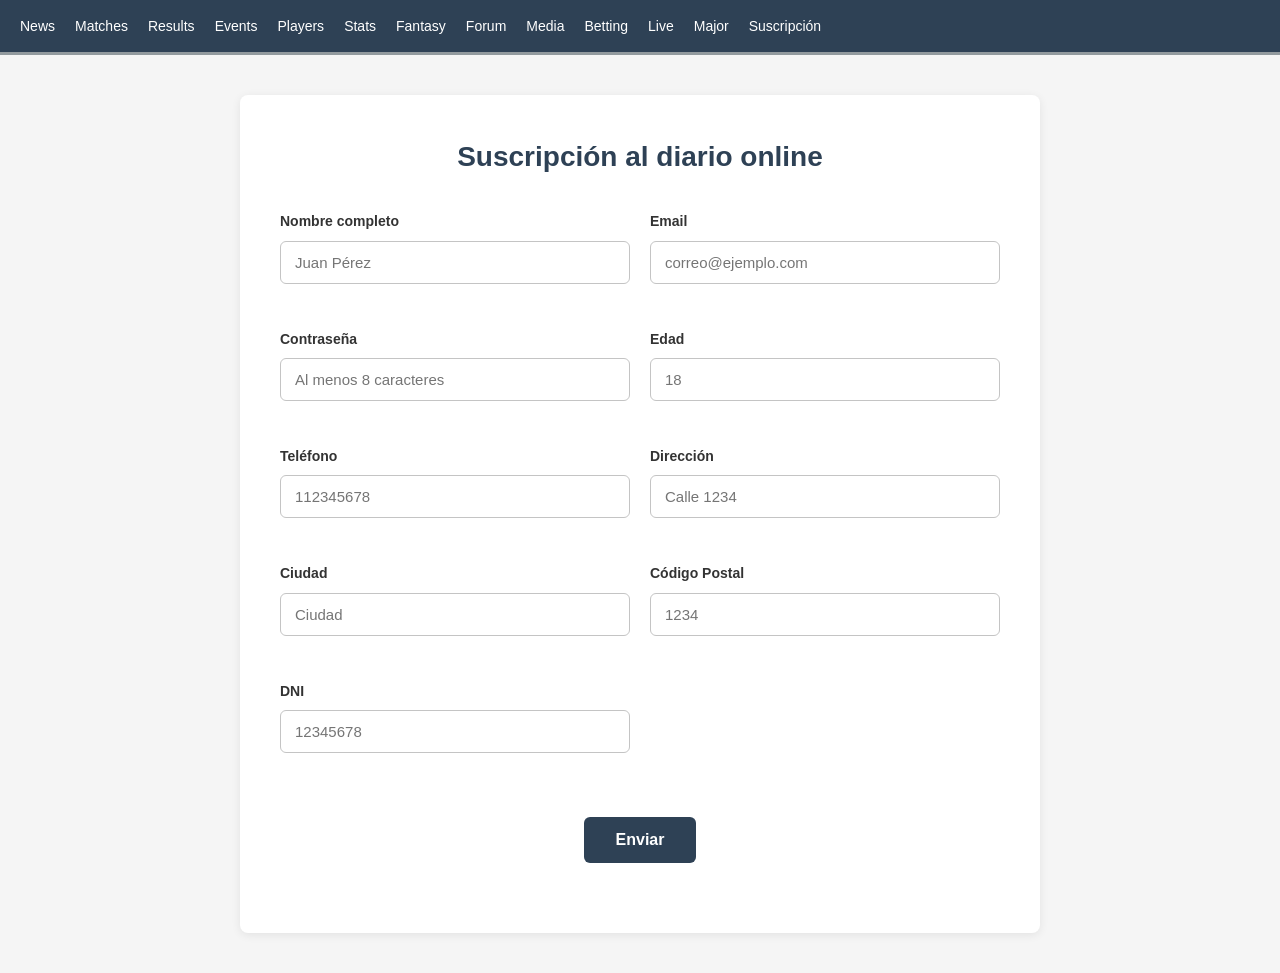
==== clase-09/subscription.html @ bce5b2fd "act clase 9" ====
<!DOCTYPE html>
<html lang="en">
<head>
    <meta charset="UTF-8">
    <meta name="viewport" content="width=device-width, initial-scale=1.0">
    <title>Suscripción al diario online</title>
    <link rel="stylesheet" href="styles.css">
</head> 
<body>
    <nav><a href="index-09.html">News </a><a href="">Matches </a><a href="">Results </a><a href="">Events </a><a href="">Players</a> <a href="">Stats</a> <a href="">Fantasy</a> <a href="">Forum</a> <a href="">Media</a> <a href="">Betting</a> <a href="">Live</a> <a href="">Major</a> <a href="subscription.html">Suscripción</a></nav>
    
    <section class="subscription">
        <h2>Suscripción al diario online</h2>
        <form id="subscription-form" novalidate>
            <div class="form-group">
                <label for="fullName">Nombre completo</label>
                <input id="fullName" name="fullName" type="text" placeholder="Juan Pérez" />
                <small class="error-message"></small>
            </div>

            <div class="form-group">
                <label for="email">Email</label>
                <input id="email" name="email" type="email" placeholder="correo@ejemplo.com" />
                <small class="error-message"></small>
            </div>

            <div class="form-group">
                <label for="password">Contraseña</label>
                <input id="password" name="password" type="password" placeholder="Al menos 8 caracteres" />
                <small class="error-message"></small>
            </div>

            <div class="form-group">
                <label for="age">Edad</label>
                <input id="age" name="age" type="number" min="18" placeholder="18" />
                <small class="error-message"></small>
            </div>

            <div class="form-group">
                <label for="phone">Teléfono</label>
                <input id="phone" name="phone" type="tel" placeholder="112345678" />
                <small class="error-message"></small>
            </div>

            <div class="form-group">
                <label for="address">Dirección</label>
                <input id="address" name="address" type="text" placeholder="Calle 1234" />
                <small class="error-message"></small>
            </div>

            <div class="form-group">
                <label for="city">Ciudad</label>
                <input id="city" name="city" type="text" placeholder="Ciudad" />
                <small class="error-message"></small>
            </div>

            <div class="form-group">
                <label for="postalCode">Código Postal</label>
                <input id="postalCode" name="postalCode" type="text" placeholder="1234" />
                <small class="error-message"></small>
            </div>

            <div class="form-group">
                <label for="dni">DNI</label>
                <input id="dni" name="dni" type="text" placeholder="12345678" />
                <small class="error-message"></small>
            </div>

            <button type="submit">Enviar</button>
        </form>
    </section>

    <script src="subs.js"></script>
</body>
</html>
---- clase-09/styles.css ----
/* Reset universal */
* {
    margin: 0;
    padding: 0;
    box-sizing: border-box;
}

/* Tipografía y colores generales */
body {
    font-family: -apple-system, BlinkMacSystemFont, "Segoe UI", Roboto, "Helvetica Neue", Arial, sans-serif;
    background-color: #f5f5f5;
    color: #333;
    line-height: 1.6;
}

/* Navegación */
nav {
    background-color: #2e4155;
    padding: 15px 20px;
    display: flex;
    gap: 20px;
    border-bottom: 3px solid #929a9e;
    position: sticky;
    top: 0;
    z-index: 100;
}

nav a {
    color: #fff;
    text-decoration: none;
    font-size: 14px;
    font-weight: 500;
    transition: color 0.3s;
}

nav a:hover {
    color: #333;
}

/* Sección principal de la noticia */
section {
    max-width: 800px;
    margin: 40px auto;
    background-color: #2e4155;
    padding: 40px;
    border-radius: 2px;
    box-shadow: 0 2px 8px rgba(0, 0, 0, 0.1);
}

.subscription {
    background-color: #fff;
    color: #222;
    max-width: 800px;
    margin: 40px auto;
    padding: 40px;
    border-radius: 8px;
    box-shadow: 0 2px 10px rgba(0, 0, 0, 0.08);
}

.subscription h2 {
    font-size: 28px;
    margin-bottom: 30px;
    color: #2e4155;
    text-align: center;
}

#subscription-form {
    display: grid;
    grid-template-columns: repeat(2, 1fr);
    gap: 20px;
    margin-bottom: 30px;
}

.form-group {
    display: flex;
    flex-direction: column;
}

.form-group label {
    font-weight: 600;
    margin-bottom: 8px;
    color: #333;
    font-size: 14px;
}

.form-group input {
    padding: 12px 14px;
    border: 1px solid #c4c4c4;
    border-radius: 6px;
    font-size: 15px;
    outline: none;
    transition: border-color 0.2s ease, box-shadow 0.2s ease;
    font-family: inherit;
}

.form-group input:focus {
    border-color: #2e4155;
    box-shadow: 0 0 0 3px rgba(46, 65, 85, 0.08);
}

.form-group input.invalid {
    border-color: #d9534f;
}

.error-message {
    display: block;
    margin-top: 6px;
    font-size: 13px;
    color: #d9534f;
    min-height: 18px;
}

.subscription button {
    grid-column: 1 / -1;
    padding: 14px 32px;
    border: none;
    border-radius: 6px;
    background-color: #2e4155;
    color: #fff;
    font-size: 16px;
    font-weight: 600;
    cursor: pointer;
    transition: background-color 0.2s ease, transform 0.2s ease;
    width: fit-content;
    justify-self: center;
    margin-top: 20px;
}

.subscription button:hover {
    background-color: #23354b;
    transform: translateY(-2px);
}

.subscription button:active {
    transform: translateY(0);
}

/* Títulos */
h1 {
    font-size: 36px;
    font-weight: 700;
    color: #fff;
    margin-bottom: 20px;
    line-height: 1.3;
}

/* Autor/Fuente */
span {
    display: block;
    font-size: 12px;
    color: #999;
    text-transform: uppercase;
    letter-spacing: 1px;
    margin-bottom: 25px;
    padding-bottom: 15px;
    border-bottom: 1px solid #eee;
}

/* Imágenes */
img {
    width: 100%;
    height: auto;
    border-radius: 6px;
    margin: 25px 0;
    display: block;
}

img:first-of-type {
    margin-top: 0;
    margin-bottom: 30px;
}

img:last-of-type {
    margin-top: 30px;
}

/* Párrafos */
p {
    font-size: 16px;
    color: #7d7b7b;
    margin-bottom: 18px;
    text-align: justify;
    line-height: 1.8;
}

p:first-of-type {
    font-size: 18px;
    font-weight: 500;
    color: #1a1a1a;
    margin-bottom: 20px;
}

p:last-of-type {
    margin-bottom: 0;
}

/* Selectores descendentes para mejor especificidad */
section h1 {
    border-bottom: 3px solid #fff;
    padding-bottom: 15px;
}

section img {
    box-shadow: 0 1px 4px rgba(0, 0, 0, 0.15);
}

section p {
    word-spacing: 0.05em;
}

/* ===== MEDIA QUERIES RESPONSIVE ===== */

/* TABLET - Pantallas medianas (768px a 1024px) */
@media (max-width: 1024px) and (min-width: 768px) {
    nav {
        padding: 12px 15px;
        gap: 15px;
        flex-wrap: wrap;
    }

    nav a {
        font-size: 13px;
    }

    section {
        max-width: 90%;
        margin: 30px auto;
        padding: 30px 25px;
    }

    .subscription {
        max-width: 90%;
        margin: 30px auto;
        padding: 30px 25px;
    }

    #subscription-form {
        grid-template-columns: repeat(2, 1fr);
        gap: 18px;
    }

    .subscription h2 {
        font-size: 24px;
        margin-bottom: 25px;
    }

    .subscription button {
        padding: 12px 28px;
        font-size: 15px;
        margin-top: 15px;
    }

    h1 {
        font-size: 28px;
        margin-bottom: 15px;
    }

    span {
        font-size: 11px;
        margin-bottom: 20px;
        padding-bottom: 12px;
    }

    img {
        margin: 20px 0;
        border-radius: 5px;
    }

    img:first-of-type {
        margin-bottom: 25px;
    }

    img:last-of-type {
        margin-top: 25px;
    }

    p {
        font-size: 15px;
        margin-bottom: 15px;
        line-height: 1.7;
    }

    p:first-of-type {
        font-size: 16px;
        margin-bottom: 18px;
    }

    section h1 {
        padding-bottom: 12px;
    }
}

/* MOBILE - Pantallas pequeñas (320px a 767px) */
@media (max-width: 767px) {
    nav {
        padding: 10px 12px;
        gap: 10px;
        flex-wrap: wrap;
        border-bottom: 2px solid #929a9e;
    }

    nav a {
        font-size: 11px;
        padding: 5px 8px;
        border: 1px solid #555;
        border-radius: 3px;
        background-color: rgba(0, 0, 0, 0.2);
        transition: all 0.3s ease;
    }

    nav a:hover {
        background-color: #fff;
        color: #2e4155;
    }

    section {
        max-width: 95%;
        margin: 20px auto;
        padding: 20px 15px;
        border-radius: 0;
    }

    .subscription {
        max-width: 95%;
        margin: 20px auto;
        padding: 20px 15px;
        border-radius: 4px;
    }

    #subscription-form {
        grid-template-columns: 1fr;
        gap: 15px;
        margin-bottom: 20px;
    }

    .form-group input {
        font-size: 16px;
    }

    .subscription h2 {
        font-size: 20px;
        margin-bottom: 20px;
    }

    .subscription button {
        grid-column: 1;
        padding: 12px 24px;
        font-size: 15px;
        margin-top: 10px;
    }

    h1 {
        font-size: 22px;
        margin-bottom: 12px;
        line-height: 1.2;
    }

    span {
        font-size: 10px;
        margin-bottom: 15px;
        padding-bottom: 10px;
        letter-spacing: 0.5px;
    }

    img {
        width: 100%;
        height: auto;
        margin: 15px 0;
        border-radius: 4px;
    }

    img:first-of-type {
        margin-top: 0;
        margin-bottom: 20px;
    }

    img:last-of-type {
        margin-top: 20px;
        margin-bottom: 0;
    }

    p {
        font-size: 14px;
        margin-bottom: 12px;
        text-align: left;
        line-height: 1.6;
        word-break: break-word;
    }

    p:first-of-type {
        font-size: 15px;
        font-weight: 500;
        margin-bottom: 15px;
    }

    p:last-of-type {
        margin-bottom: 0;
    }

    section h1 {
        border-bottom: 2px solid #fff;
        padding-bottom: 10px;
        margin-bottom: 12px;
    }

    body {
        background-color: #fff;
    }
}

/* Extra small - Pantallas muy pequeñas (menos de 480px) */
@media (max-width: 479px) {
    nav {
        padding: 8px 10px;
        gap: 8px;
    }

    nav a {
        font-size: 10px;
        padding: 4px 6px;
        border: 1px solid #555;
    }

    section {
        margin: 15px auto;
        padding: 15px 12px;
        max-width: 100%;
    }

    .subscription {
        margin: 15px auto;
        padding: 15px 12px;
        max-width: 100%;
    }

    #subscription-form {
        grid-template-columns: 1fr;
        gap: 12px;
        margin-bottom: 15px;
    }

    .form-group input {
        padding: 10px 12px;
        font-size: 16px;
    }

    .form-group label {
        font-size: 13px;
        margin-bottom: 6px;
    }

    .error-message {
        font-size: 12px;
        margin-top: 4px;
    }

    .subscription h2 {
        font-size: 18px;
        margin-bottom: 15px;
    }

    .subscription button {
        grid-column: 1;
        padding: 10px 20px;
        font-size: 14px;
        margin-top: 8px;
    }

    h1 {
        font-size: 18px;
        margin-bottom: 10px;
    }

    span {
        font-size: 9px;
        margin-bottom: 12px;
        padding-bottom: 8px;
    }

    img {
        margin: 12px 0;
    }

    img:first-of-type {
        margin-bottom: 15px;
    }

    img:last-of-type {
        margin-top: 15px;
    }

    p {
        font-size: 13px;
        margin-bottom: 10px;
    }

    p:first-of-type {
        font-size: 14px;
        margin-bottom: 12px;
    }

    section h1 {
        padding-bottom: 8px;
        border-bottom: 2px solid #fff;
    }
}
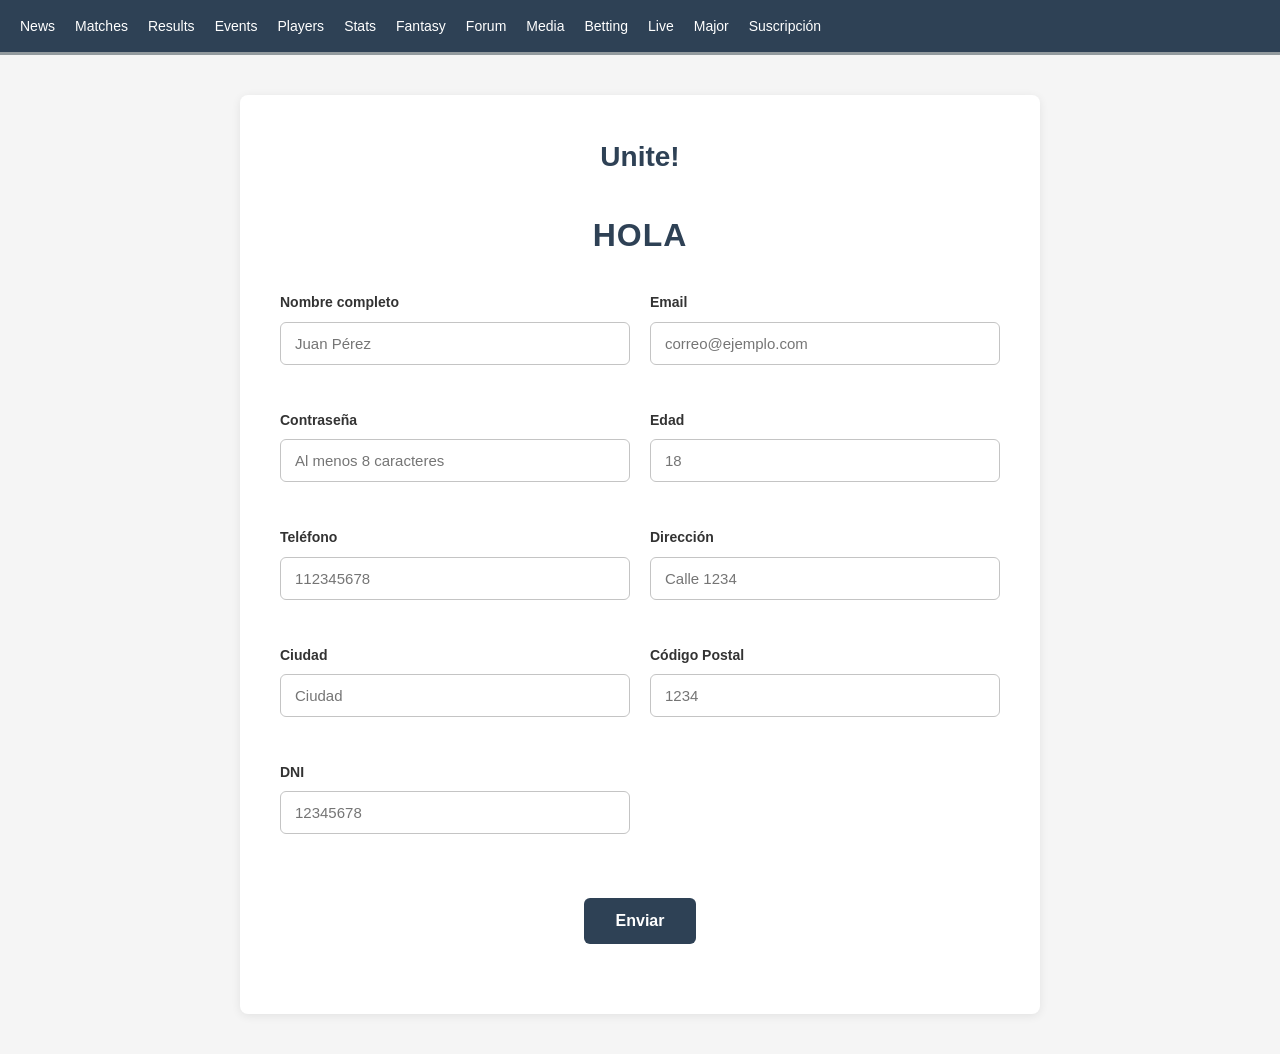
==== commit aca0a891: "bonus act 09" ====
--- a/clase-09/subscription.html
+++ b/clase-09/subscription.html
@@ -3,14 +3,15 @@
 <head>
     <meta charset="UTF-8">
     <meta name="viewport" content="width=device-width, initial-scale=1.0">
-    <title>Suscripción al diario online</title>
+    <title>Formulario de suscripción</title>
     <link rel="stylesheet" href="styles.css">
 </head> 
 <body>
     <nav><a href="index-09.html">News </a><a href="">Matches </a><a href="">Results </a><a href="">Events </a><a href="">Players</a> <a href="">Stats</a> <a href="">Fantasy</a> <a href="">Forum</a> <a href="">Media</a> <a href="">Betting</a> <a href="">Live</a> <a href="">Major</a> <a href="subscription.html">Suscripción</a></nav>
     
     <section class="subscription">
-        <h2>Suscripción al diario online</h2>
+        <h2>Unite!</h2>
+        <h3 id="dynamic-greeting" class="dynamic-greeting">HOLA</h3>
         <form id="subscription-form" novalidate>
             <div class="form-group">
                 <label for="fullName">Nombre completo</label>
--- a/clase-09/styles.css
+++ b/clase-09/styles.css
@@ -62,6 +62,17 @@
     margin-bottom: 30px;
     color: #2e4155;
     text-align: center;
+}
+
+.dynamic-greeting {
+    font-size: 32px;
+    font-weight: 700;
+    color: #2e4155;
+    text-align: center;
+    margin-bottom: 30px;
+    letter-spacing: 1px;
+    min-height: 40px;
+    transition: color 0.2s ease;
 }
 
 #subscription-form {
@@ -244,6 +255,11 @@
         margin-bottom: 25px;
     }
 
+    .dynamic-greeting {
+        font-size: 28px;
+        margin-bottom: 25px;
+    }
+
     .subscription button {
         padding: 12px 28px;
         font-size: 15px;
@@ -342,6 +358,12 @@
         margin-bottom: 20px;
     }
 
+    .dynamic-greeting {
+        font-size: 22px;
+        margin-bottom: 20px;
+        letter-spacing: 0.5px;
+    }
+
     .subscription button {
         grid-column: 1;
         padding: 12px 24px;
@@ -459,6 +481,12 @@
         margin-bottom: 15px;
     }
 
+    .dynamic-greeting {
+        font-size: 20px;
+        margin-bottom: 15px;
+        letter-spacing: 0.3px;
+    }
+
     .subscription button {
         grid-column: 1;
         padding: 10px 20px;
